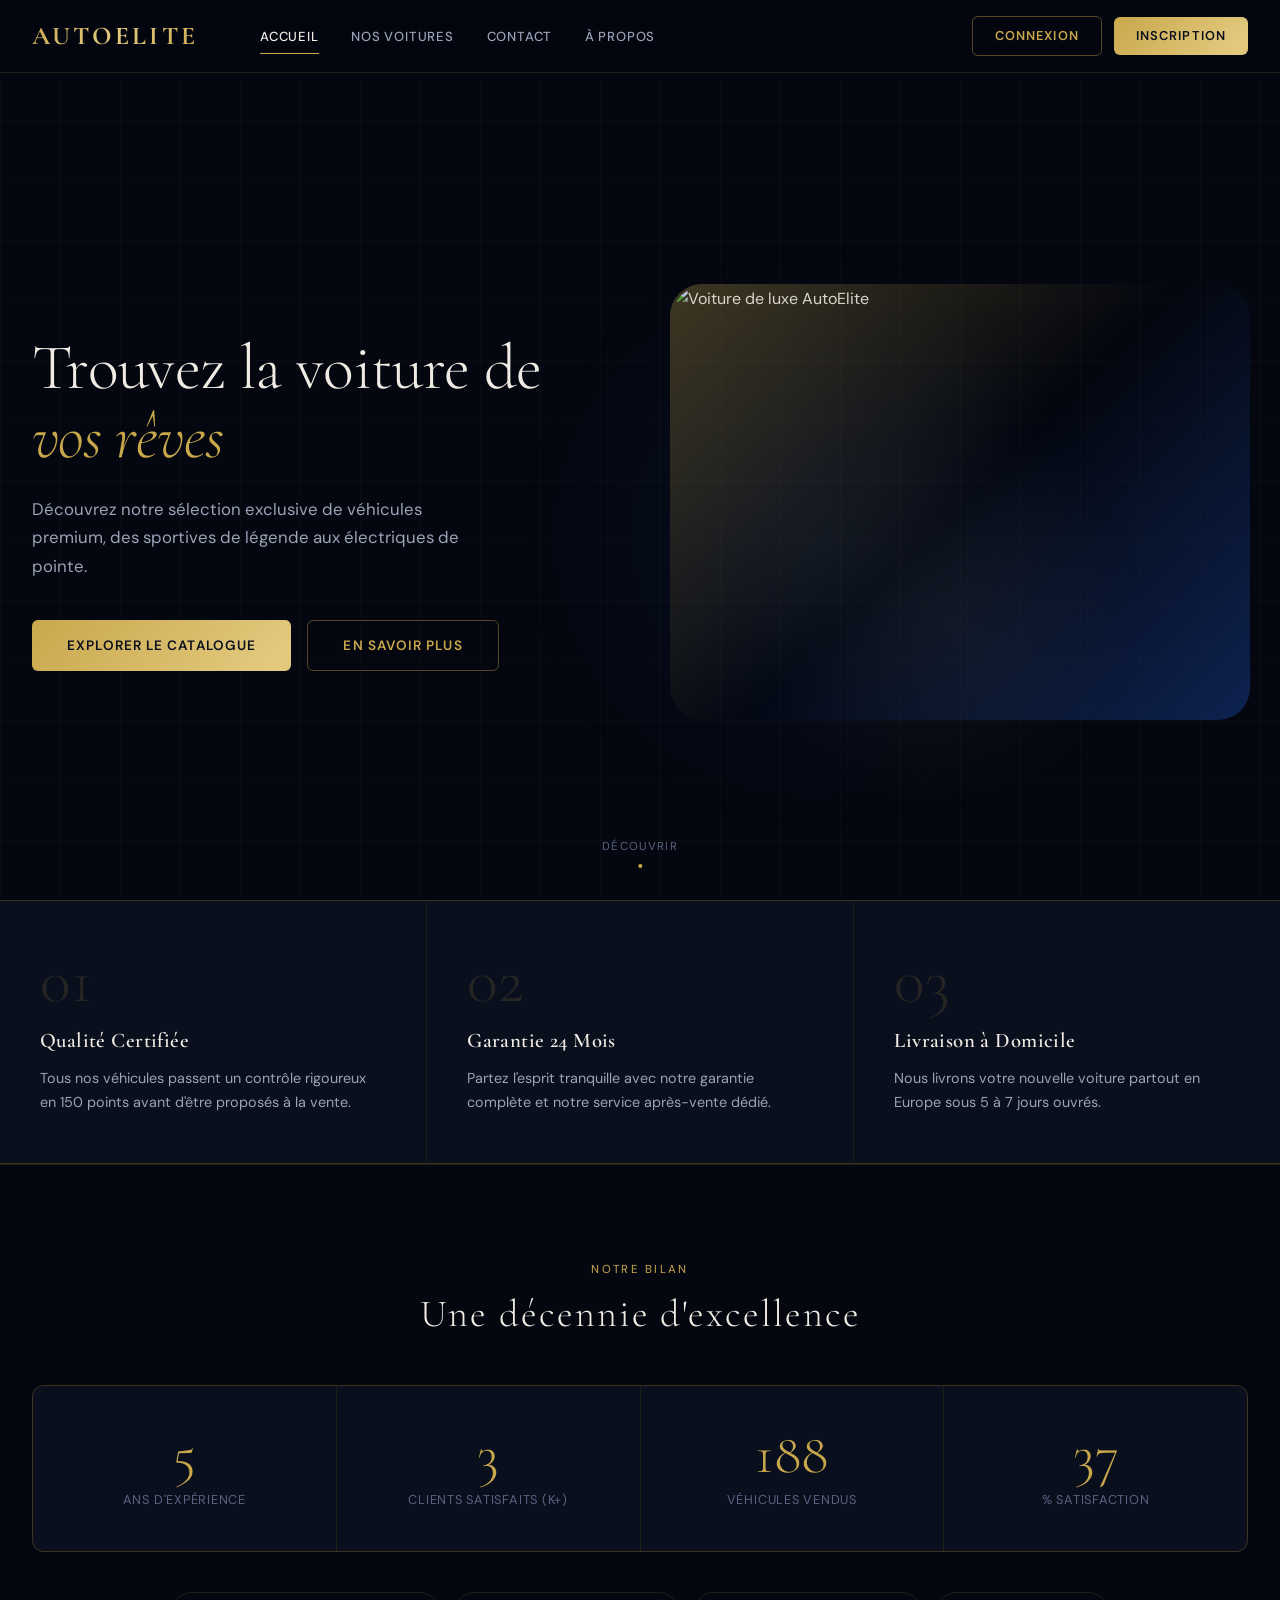
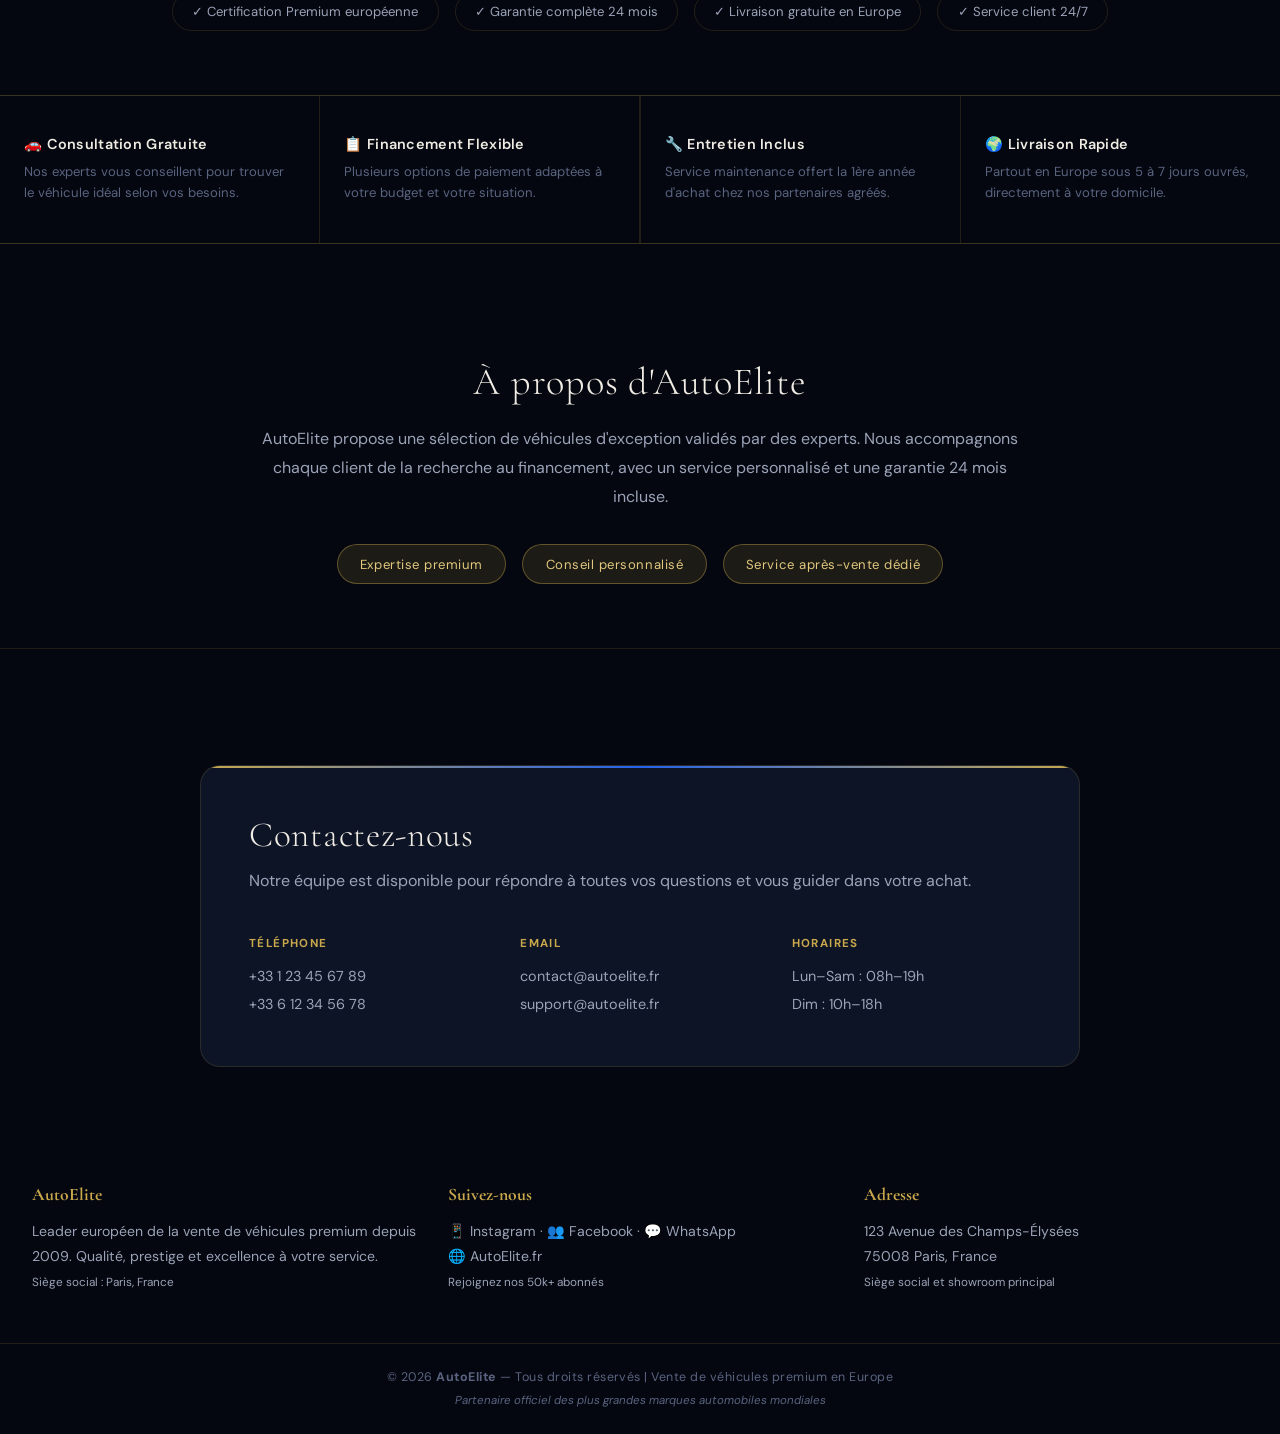
==== index.html @ 56febd85 "Premier commit" ====
<!DOCTYPE html>
<html lang="fr">
<head>
    <meta charset="UTF-8">
    <meta name="viewport" content="width=device-width, initial-scale=1.0">
    <title>AutoElite — Véhicules de prestige</title>
    <link rel="preconnect" href="https://fonts.googleapis.com">
    <link href="https://fonts.googleapis.com/css2?family=Cormorant+Garamond:ital,wght@0,300;0,600;0,700;1,300;1,400&family=DM+Sans:wght@300;400;500;600&display=swap" rel="stylesheet">
    <link rel="stylesheet" href="style/common.css">
    <link rel="stylesheet" href="style.css">
</head>
<body>
    <header>
        <nav>
            <a href="index.html" class="logo">AutoElite</a>
            <ul class="nav-links">
                <li><a href="index.html" class="active">Accueil</a></li>
                <li><a href="content/produit.html">Nos Voitures</a></li>
                <li><a href="#contact">Contact</a></li>
                <li><a href="#about">À propos</a></li>
            </ul>
            <div class="auth-buttons" id="auth-nav">
                <a href="content/connexion.html" class="btn btn-outline">Connexion</a>
                <a href="content/inscription.html" class="btn btn-primary">Inscription</a>
            </div>
            <div class="user-info hidden" id="user-nav">
                <span id="user-name"></span>
                <button id="logout-btn" class="btn btn-outline">Déconnexion</button>
            </div>
        </nav>
    </header>

    <main>
        <section class="hero">
            <div class="hero-content">
                <h1>Trouvez la voiture de vos rêves</h1>
                <p>Découvrez notre sélection exclusive de véhicules premium, des sportives de légende aux électriques de pointe.</p>
                <div class="hero-actions">
                    <a href="content/produit.html" class="btn btn-primary btn-large">Explorer le catalogue</a>
                    <a href="#about" class="btn btn-outline btn-large">En savoir plus</a>
                </div>
            </div>
            <div class="hero-image">
                <img src="https://images.unsplash.com/photo-1503376780353-7e6692767b70?w=1000&q=85" alt="Voiture de luxe AutoElite">
            </div>
        </section>

        <section class="features">
            <div class="feature-card">
                <h3>Qualité Certifiée</h3>
                <p>Tous nos véhicules passent un contrôle rigoureux en 150 points avant d'être proposés à la vente.</p>
            </div>
            <div class="feature-card">
                <h3>Garantie 24 Mois</h3>
                <p>Partez l'esprit tranquille avec notre garantie complète et notre service après-vente dédié.</p>
            </div>
            <div class="feature-card">
                <h3>Livraison à Domicile</h3>
                <p>Nous livrons votre nouvelle voiture partout en Europe sous 5 à 7 jours ouvrés.</p>
            </div>
        </section>
    </main>

    <footer>
        <div class="experience-section">
            <p class="section-label">Notre Bilan</p>
            <h3 class="experience-title">Une décennie d'excellence</h3>
            <div class="experience-stats">
                <div class="stat-card">
                    <div class="stat-number">15</div>
                    <div class="stat-label">Ans d'expérience</div>
                </div>
                <div class="stat-card">
                    <div class="stat-number">10</div>
                    <div class="stat-label">Clients satisfaits (K+)</div>
                </div>
                <div class="stat-card">
                    <div class="stat-number">500</div>
                    <div class="stat-label">Véhicules vendus</div>
                </div>
                <div class="stat-card">
                    <div class="stat-number">99</div>
                    <div class="stat-label">% Satisfaction</div>
                </div>
            </div>
            <div class="experience-benefits">
                <div class="benefit-item">✓ Certification Premium européenne</div>
                <div class="benefit-item">✓ Garantie complète 24 mois</div>
                <div class="benefit-item">✓ Livraison gratuite en Europe</div>
                <div class="benefit-item">✓ Service client 24/7</div>
            </div>
        </div>

        <div class="footer-services">
            <div class="service-item">
                <h4>🚗 Consultation Gratuite</h4>
                <p>Nos experts vous conseillent pour trouver le véhicule idéal selon vos besoins.</p>
            </div>
            <div class="service-item">
                <h4>📋 Financement Flexible</h4>
                <p>Plusieurs options de paiement adaptées à votre budget et votre situation.</p>
            </div>
            <div class="service-item">
                <h4>🔧 Entretien Inclus</h4>
                <p>Service maintenance offert la 1ère année d'achat chez nos partenaires agréés.</p>
            </div>
            <div class="service-item">
                <h4>🌍 Livraison Rapide</h4>
                <p>Partout en Europe sous 5 à 7 jours ouvrés, directement à votre domicile.</p>
            </div>
        </div>

        <section id="about" class="about-section">
            <br> 
            <br>
            <div class="about-content">
                <h2>À propos d'AutoElite</h2>
                <p>AutoElite propose une sélection de véhicules d'exception validés par des experts. Nous accompagnons chaque client de la recherche au financement, avec un service personnalisé et une garantie 24 mois incluse.</p>
                <div class="about-benefits">
                    <div class="about-item">Expertise premium</div>
                    <div class="about-item">Conseil personnalisé</div>
                    <div class="about-item">Service après-vente dédié</div>
                </div>
            </div>
        </section>

        <section id="contact" class="contact-section">
            <br>
            <br>
            <div class="contact-box">
                <h2>Contactez-nous</h2>
                <p>Notre équipe est disponible pour répondre à toutes vos questions et vous guider dans votre achat.</p>
                <div class="contact-details">
                    <div>
                        <strong>Téléphone</strong>
                        +33 1 23 45 67 89<br>
                        +33 6 12 34 56 78
                    </div>
                    <div>
                        <strong>Email</strong>
                        contact@autoelite.fr<br>
                        support@autoelite.fr
                    </div>
                    <div>
                        <strong>Horaires</strong>
                        Lun–Sam : 08h–19h<br>
                        Dim : 10h–18h
                    </div>
                </div>
            </div>
        </section>

        <div class="footer-content">
            <div class="footer-column">
                <strong>AutoElite</strong>
                <p>Leader européen de la vente de véhicules premium depuis 2009. Qualité, prestige et excellence à votre service.</p>
                <p><small>Siège social : Paris, France</small></p>
            </div>
            <div class="footer-column">
                <strong>Suivez-nous</strong>
                <p>📱 Instagram · 👥 Facebook · 💬 WhatsApp</p>
                <p>🌐 AutoElite.fr</p>
                <p><small>Rejoignez nos 50k+ abonnés</small></p>
            </div>
            <div class="footer-column">
                <strong>Adresse</strong>
                <p>123 Avenue des Champs-Élysées<br>75008 Paris, France</p>
                <p><small>Siège social et showroom principal</small></p>
            </div>
        </div>

        <div class="copyright-section">
            <p class="copyright">&copy; 2026 <strong>AutoElite</strong> — Tous droits réservés | Vente de véhicules premium en Europe</p>
            <p class="footer-note">Partenaire officiel des plus grandes marques automobiles mondiales</p>
        </div>
    </footer>

    <script type="module" src="javascript.js"></script>
</body>
</html>
---- style/common.css ----
/* ============================================
   AutoElite — Common Design System
   Dark Luxury Theme
   ============================================ */

@import url('https://fonts.googleapis.com/css2?family=Cormorant+Garamond:ital,wght@0,300;0,400;0,600;0,700;1,300;1,400&family=DM+Sans:wght@300;400;500;600&display=swap');

:root {
  --bg-deep:       #04070f;
  --bg-main:       #0a0f1e;
  --bg-card:       #0d1426;
  --bg-glass:      rgba(13, 20, 38, 0.7);
  --border:        rgba(201, 168, 76, 0.15);
  --border-hover:  rgba(201, 168, 76, 0.4);

  --gold:          #c9a84c;
  --gold-light:    #e2c97e;
  --gold-dim:      rgba(201, 168, 76, 0.12);
  --blue:          #2563eb;
  --blue-light:    #3b82f6;
  --blue-glow:     rgba(37, 99, 235, 0.25);

  --text-primary:  #f0ece4;
  --text-secondary:#9ba3b8;
  --text-muted:    #5a6480;

  --radius-sm:     6px;
  --radius-md:     12px;
  --radius-lg:     20px;
  --radius-xl:     32px;

  --shadow-gold:   0 0 40px rgba(201, 168, 76, 0.12);
  --shadow-blue:   0 0 40px rgba(37, 99, 235, 0.2);
  --shadow-card:   0 8px 32px rgba(0, 0, 0, 0.5);

  --transition:    0.3s cubic-bezier(0.4, 0, 0.2, 1);
  --transition-slow: 0.6s cubic-bezier(0.4, 0, 0.2, 1);
}

*, *::before, *::after {
  box-sizing: border-box;
  margin: 0;
  padding: 0;
}

html { scroll-behavior: smooth; }

body {
  background: var(--bg-deep);
  color: var(--text-primary);
  font-family: 'DM Sans', sans-serif;
  font-weight: 400;
  line-height: 1.6;
  min-height: 100vh;
  overflow-x: hidden;
}

/* Subtle grid noise overlay */
body::before {
  content: '';
  position: fixed;
  inset: 0;
  background-image:
    linear-gradient(rgba(201, 168, 76, 0.03) 1px, transparent 1px),
    linear-gradient(90deg, rgba(201, 168, 76, 0.03) 1px, transparent 1px);
  background-size: 60px 60px;
  pointer-events: none;
  z-index: 0;
}

/* ── Typography ── */
h1, h2, h3, h4 {
  font-family: 'Cormorant Garamond', serif;
  font-weight: 600;
  letter-spacing: 0.02em;
  line-height: 1.2;
}

a { color: inherit; text-decoration: none; }
img { max-width: 100%; display: block; }
ul { list-style: none; }

/* ── Header / Nav ── */
header {
  position: fixed;
  top: 0; left: 0; right: 0;
  z-index: 100;
  backdrop-filter: blur(20px) saturate(1.4);
  background: rgba(4, 7, 15, 0.85);
  border-bottom: 1px solid var(--border);
  transition: var(--transition);
}

nav {
  max-width: 1400px;
  margin: 0 auto;
  padding: 0 2rem;
  height: 72px;
  display: flex;
  align-items: center;
  gap: 2rem;
}

.logo {
  font-family: 'Cormorant Garamond', serif;
  font-size: 1.6rem;
  font-weight: 700;
  letter-spacing: 0.12em;
  text-transform: uppercase;
  background: linear-gradient(135deg, var(--gold), var(--gold-light), var(--gold));
  -webkit-background-clip: text;
  -webkit-text-fill-color: transparent;
  background-clip: text;
  flex-shrink: 0;
  transition: var(--transition);
}
.logo:hover { opacity: 0.85; }

.nav-links {
  display: flex;
  gap: 0.25rem;
  margin-left: 1rem;
  flex: 1;
}
.nav-links a {
  padding: 0.4rem 0.9rem;
  font-size: 0.82rem;
  font-weight: 500;
  letter-spacing: 0.06em;
  text-transform: uppercase;
  color: var(--text-secondary);
  border-radius: var(--radius-sm);
  transition: var(--transition);
  position: relative;
}
.nav-links a::after {
  content: '';
  position: absolute;
  bottom: -2px; left: 50%; right: 50%;
  height: 1px;
  background: var(--gold);
  transition: var(--transition);
}
.nav-links a:hover, .nav-links a.active {
  color: var(--text-primary);
}
.nav-links a:hover::after, .nav-links a.active::after {
  left: 0.9rem; right: 0.9rem;
}

.auth-buttons, .user-info {
  display: flex;
  align-items: center;
  gap: 0.75rem;
  margin-left: auto;
}

/* ── Buttons ── */
.btn {
  display: inline-flex;
  align-items: center;
  justify-content: center;
  gap: 0.4rem;
  padding: 0.55rem 1.4rem;
  border-radius: var(--radius-sm);
  font-family: 'DM Sans', sans-serif;
  font-size: 0.8rem;
  font-weight: 600;
  letter-spacing: 0.08em;
  text-transform: uppercase;
  cursor: pointer;
  border: none;
  transition: var(--transition);
  position: relative;
  overflow: hidden;
  white-space: nowrap;
}

.btn::before {
  content: '';
  position: absolute;
  inset: 0;
  opacity: 0;
  transition: var(--transition);
}
.btn:hover::before { opacity: 1; }

.btn-primary {
  background: linear-gradient(135deg, var(--gold) 0%, var(--gold-light) 50%, var(--gold) 100%);
  background-size: 200% 100%;
  color: #0a0f1e;
}
.btn-primary:hover {
  background-position: 100% 0;
  transform: translateY(-1px);
  box-shadow: 0 4px 20px rgba(201, 168, 76, 0.4);
}

.btn-outline {
  background: transparent;
  color: var(--gold);
  border: 1px solid var(--border-hover);
}
.btn-outline:hover {
  background: var(--gold-dim);
  border-color: var(--gold);
  transform: translateY(-1px);
}

.btn-large {
  padding: 0.85rem 2.2rem;
  font-size: 0.85rem;
}

.btn-full { width: 100%; }

/* ── Hidden utility ── */
.hidden { display: none !important; }

#user-name {
  font-size: 0.82rem;
  color: var(--gold-light);
  font-weight: 500;
  letter-spacing: 0.04em;
}

/* ── Footer ── */
footer {
  background: var(--bg-deep);
  border-top: 1px solid var(--border);
  position: relative;
  z-index: 1;
}

.footer-content {
  max-width: 1400px;
  margin: 0 auto;
  padding: 3rem 2rem;
  display: grid;
  grid-template-columns: repeat(3, 1fr);
  gap: 2rem;
}

.footer-column {
  color: var(--text-secondary);
  font-size: 0.88rem;
  line-height: 1.8;
}
.footer-column strong {
  color: var(--gold);
  font-family: 'Cormorant Garamond', serif;
  font-size: 1.1rem;
  display: block;
  margin-bottom: 0.5rem;
}

.copyright-section {
  text-align: center;
  padding: 1.5rem 2rem;
  border-top: 1px solid var(--border);
}
.copyright {
  font-size: 0.78rem;
  color: var(--text-muted);
  letter-spacing: 0.04em;
}
.footer-note {
  font-size: 0.72rem;
  color: var(--text-muted);
  margin-top: 0.25rem;
  font-style: italic;
}

/* ── Scrollbar ── */
::-webkit-scrollbar { width: 6px; }
::-webkit-scrollbar-track { background: var(--bg-deep); }
::-webkit-scrollbar-thumb {
  background: var(--gold-dim);
  border-radius: 3px;
}
::-webkit-scrollbar-thumb:hover { background: var(--border-hover); }

/* ── Page content offset ── */
main { padding-top: 72px; }

/* ── Animations ── */
@keyframes fadeUp {
  from { opacity: 0; transform: translateY(24px); }
  to   { opacity: 1; transform: translateY(0); }
}
@keyframes fadeIn {
  from { opacity: 0; }
  to   { opacity: 1; }
}
@keyframes shimmer {
  0%   { background-position: -200% center; }
  100% { background-position:  200% center; }
}
@keyframes pulse-gold {
  0%, 100% { box-shadow: 0 0 0 0 rgba(201, 168, 76, 0); }
  50%       { box-shadow: 0 0 0 8px rgba(201, 168, 76, 0.1); }
}

.animate-up {
  animation: fadeUp 0.7s var(--transition-slow) both;
}

/* ── Responsive ── */
@media (max-width: 768px) {
  .nav-links { display: none; }
  .footer-content { grid-template-columns: 1fr; }
  nav { padding: 0 1rem; }
}
---- style.css ----
/* ============================================
   AutoElite — Homepage (style.css)
   ============================================ */

/* ── Hero ── */
.hero {
  position: relative;
  min-height: calc(100vh - 72px);
  display: grid;
  grid-template-columns: 1fr 1fr;
  align-items: center;
  gap: 4rem;
  max-width: 1400px;
  margin: 0 auto;
  padding: 6rem 2rem 4rem;
  overflow: hidden;
  z-index: 1;
}

/* Decorative radial glow */
.hero::before {
  content: '';
  position: absolute;
  top: 20%; left: 40%;
  width: 600px; height: 600px;
  background: radial-gradient(circle, rgba(37, 99, 235, 0.08) 0%, transparent 70%);
  pointer-events: none;
}
.hero::after {
  content: '';
  position: absolute;
  bottom: 10%; right: 10%;
  width: 400px; height: 400px;
  background: radial-gradient(circle, rgba(201, 168, 76, 0.06) 0%, transparent 70%);
  pointer-events: none;
}

.hero-content {
  position: relative;
  z-index: 2;
  animation: fadeUp 0.9s cubic-bezier(0.4,0,0.2,1) both;
}

.hero-content h1 {
  font-size: clamp(2.8rem, 5vw, 5rem);
  font-weight: 300;
  line-height: 1.08;
  margin-bottom: 1.5rem;
  letter-spacing: -0.01em;
}
.hero-content h1 em {
  font-style: italic;
  color: var(--gold);
  display: block;
}

.hero-content p {
  font-size: 1.05rem;
  color: var(--text-secondary);
  max-width: 440px;
  margin-bottom: 2.5rem;
  line-height: 1.7;
}

.hero-actions {
  display: flex;
  gap: 1rem;
  flex-wrap: wrap;
}

.hero-image {
  position: relative;
  z-index: 2;
  animation: fadeIn 1.2s cubic-bezier(0.4,0,0.2,1) 0.3s both;
}
.hero-image::before {
  content: '';
  position: absolute;
  inset: -2px;
  border-radius: var(--radius-xl);
  background: linear-gradient(135deg, var(--gold) 0%, transparent 50%, var(--blue) 100%);
  opacity: 0.3;
  z-index: -1;
}
.hero-image img {
  width: 100%;
  border-radius: var(--radius-xl);
  aspect-ratio: 4/3;
  object-fit: cover;
  filter: brightness(0.9) saturate(1.1);
}

/* ── Scroll hint ── */
.scroll-hint {
  position: absolute;
  bottom: 2rem;
  left: 50%;
  transform: translateX(-50%);
  display: flex;
  flex-direction: column;
  align-items: center;
  gap: 0.5rem;
  color: var(--text-muted);
  font-size: 0.72rem;
  letter-spacing: 0.1em;
  text-transform: uppercase;
  animation: fadeIn 1s 1.5s both;
}
.scroll-dot {
  width: 4px; height: 4px;
  border-radius: 50%;
  background: var(--gold);
  animation: scrollDot 2s infinite;
}
@keyframes scrollDot {
  0%, 100% { opacity: 0.3; transform: translateY(0); }
  50%       { opacity: 1;   transform: translateY(8px); }
}

/* ── Features ── */
.features {
  position: relative;
  z-index: 1;
  display: grid;
  grid-template-columns: repeat(3, 1fr);
  gap: 1.5px;
  background: var(--border);
  border-top: 1px solid var(--border);
  border-bottom: 1px solid var(--border);
}

.feature-card {
  background: var(--bg-main);
  padding: 3rem 2.5rem;
  transition: var(--transition);
  position: relative;
  overflow: hidden;
}
.feature-card::before {
  content: '';
  position: absolute;
  bottom: 0; left: 0;
  width: 100%; height: 2px;
  background: linear-gradient(90deg, var(--gold), transparent);
  transform: scaleX(0);
  transform-origin: left;
  transition: var(--transition);
}
.feature-card:hover::before { transform: scaleX(1); }
.feature-card:hover { background: var(--bg-card); }

.feature-number {
  font-family: 'Cormorant Garamond', serif;
  font-size: 4rem;
  font-weight: 300;
  color: var(--border);
  line-height: 1;
  margin-bottom: 1rem;
  transition: var(--transition);
}
.feature-card:hover .feature-number { color: var(--gold-dim); }

.feature-card h3 {
  font-size: 1.3rem;
  font-weight: 600;
  margin-bottom: 0.75rem;
  color: var(--text-primary);
}
.feature-card p {
  font-size: 0.9rem;
  color: var(--text-secondary);
  line-height: 1.7;
}

/* ── Experience Section ── */
.experience-section {
  max-width: 1400px;
  margin: 0 auto;
  padding: 6rem 2rem 4rem;
  position: relative;
  z-index: 1;
}

.experience-title {
  font-size: clamp(2rem, 3vw, 3.2rem);
  font-weight: 300;
  text-align: center;
  margin-bottom: 1rem;
  letter-spacing: 0.05em;
}
.section-label {
  text-align: center;
  font-size: 0.72rem;
  letter-spacing: 0.2em;
  text-transform: uppercase;
  color: var(--gold);
  margin-bottom: 0.75rem;
}

.experience-stats {
  display: grid;
  grid-template-columns: repeat(4, 1fr);
  gap: 1px;
  background: var(--border);
  border: 1px solid var(--border);
  border-radius: var(--radius-md);
  overflow: hidden;
  margin: 3rem 0 2.5rem;
}
.stat-card {
  background: var(--bg-main);
  padding: 2.5rem 1.5rem;
  text-align: center;
  transition: var(--transition);
}
.stat-card:hover { background: var(--bg-card); }
.stat-number {
  font-family: 'Cormorant Garamond', serif;
  font-size: 3.5rem;
  font-weight: 300;
  color: var(--gold);
  line-height: 1;
  margin-bottom: 0.5rem;
}
.stat-label {
  font-size: 0.8rem;
  color: var(--text-muted);
  letter-spacing: 0.06em;
  text-transform: uppercase;
}

.experience-benefits {
  display: flex;
  flex-wrap: wrap;
  justify-content: center;
  gap: 1rem;
}
.benefit-item {
  padding: 0.5rem 1.2rem;
  border: 1px solid var(--border);
  border-radius: 100px;
  font-size: 0.82rem;
  color: var(--text-secondary);
  transition: var(--transition);
}
.benefit-item:hover {
  border-color: var(--gold);
  color: var(--gold-light);
}

/* ── Footer Services ── */
.footer-services {
  display: grid;
  grid-template-columns: repeat(4, 1fr);
  gap: 1.5px;
  background: var(--border);
  border-top: 1px solid var(--border);
  border-bottom: 1px solid var(--border);
  position: relative;
  z-index: 1;
}
.service-item {
  background: var(--bg-deep);
  padding: 2.5rem 1.5rem;
  transition: var(--transition);
}
.service-item:hover { background: var(--bg-card); }
.service-item h4 {
  font-family: 'DM Sans', sans-serif;
  font-size: 0.9rem;
  font-weight: 600;
  margin-bottom: 0.5rem;
  color: var(--text-primary);
}
.service-item p {
  font-size: 0.82rem;
  color: var(--text-muted);
  line-height: 1.6;
}

/* ── About Section ── */
.about-section {
  max-width: 1400px;
  margin: 0 auto;
  padding: 4rem 2rem;
  position: relative;
  z-index: 1;
}
.about-content {
  max-width: 780px;
  margin: 0 auto;
  text-align: center;
}
.about-content h2 {
  font-size: clamp(2rem, 3vw, 3rem);
  font-weight: 300;
  margin-bottom: 1.25rem;
}
.about-content > p {
  font-size: 1rem;
  color: var(--text-secondary);
  line-height: 1.8;
  margin-bottom: 2rem;
}
.about-benefits {
  display: flex;
  gap: 1rem;
  justify-content: center;
  flex-wrap: wrap;
}
.about-item {
  padding: 0.55rem 1.4rem;
  background: var(--gold-dim);
  border: 1px solid var(--border-hover);
  border-radius: 100px;
  font-size: 0.82rem;
  color: var(--gold-light);
  letter-spacing: 0.04em;
}

/* ── Contact Section ── */
.contact-section {
  position: relative;
  z-index: 1;
  padding: 4rem 2rem;
  border-top: 1px solid var(--border);
}
.contact-box {
  max-width: 880px;
  margin: 0 auto;
  padding: 3rem;
  background: var(--bg-card);
  border: 1px solid var(--border);
  border-radius: var(--radius-lg);
  position: relative;
  overflow: hidden;
}
.contact-box::before {
  content: '';
  position: absolute;
  top: 0; left: 0; right: 0;
  height: 2px;
  background: linear-gradient(90deg, var(--gold), var(--blue), var(--gold));
}
.contact-box h2 {
  font-size: 2.2rem;
  font-weight: 300;
  margin-bottom: 0.75rem;
}
.contact-box > p {
  color: var(--text-secondary);
  margin-bottom: 2.5rem;
}
.contact-details {
  display: grid;
  grid-template-columns: repeat(3, 1fr);
  gap: 2rem;
}
.contact-details > div {
  font-size: 0.9rem;
  color: var(--text-secondary);
  line-height: 1.9;
}
.contact-details strong {
  color: var(--gold);
  font-size: 0.72rem;
  letter-spacing: 0.12em;
  text-transform: uppercase;
  display: block;
  margin-bottom: 0.5rem;
}

/* ── Responsive ── */
@media (max-width: 1024px) {
  .experience-stats { grid-template-columns: repeat(2, 1fr); }
  .footer-services { grid-template-columns: repeat(2, 1fr); }
  .contact-details { grid-template-columns: 1fr; gap: 1.5rem; }
}
@media (max-width: 768px) {
  .hero { grid-template-columns: 1fr; gap: 2rem; padding-top: 3rem; }
  .hero-image { order: -1; }
  .features { grid-template-columns: 1fr; }
  .experience-stats { grid-template-columns: repeat(2, 1fr); }
  .footer-services { grid-template-columns: 1fr; }
}
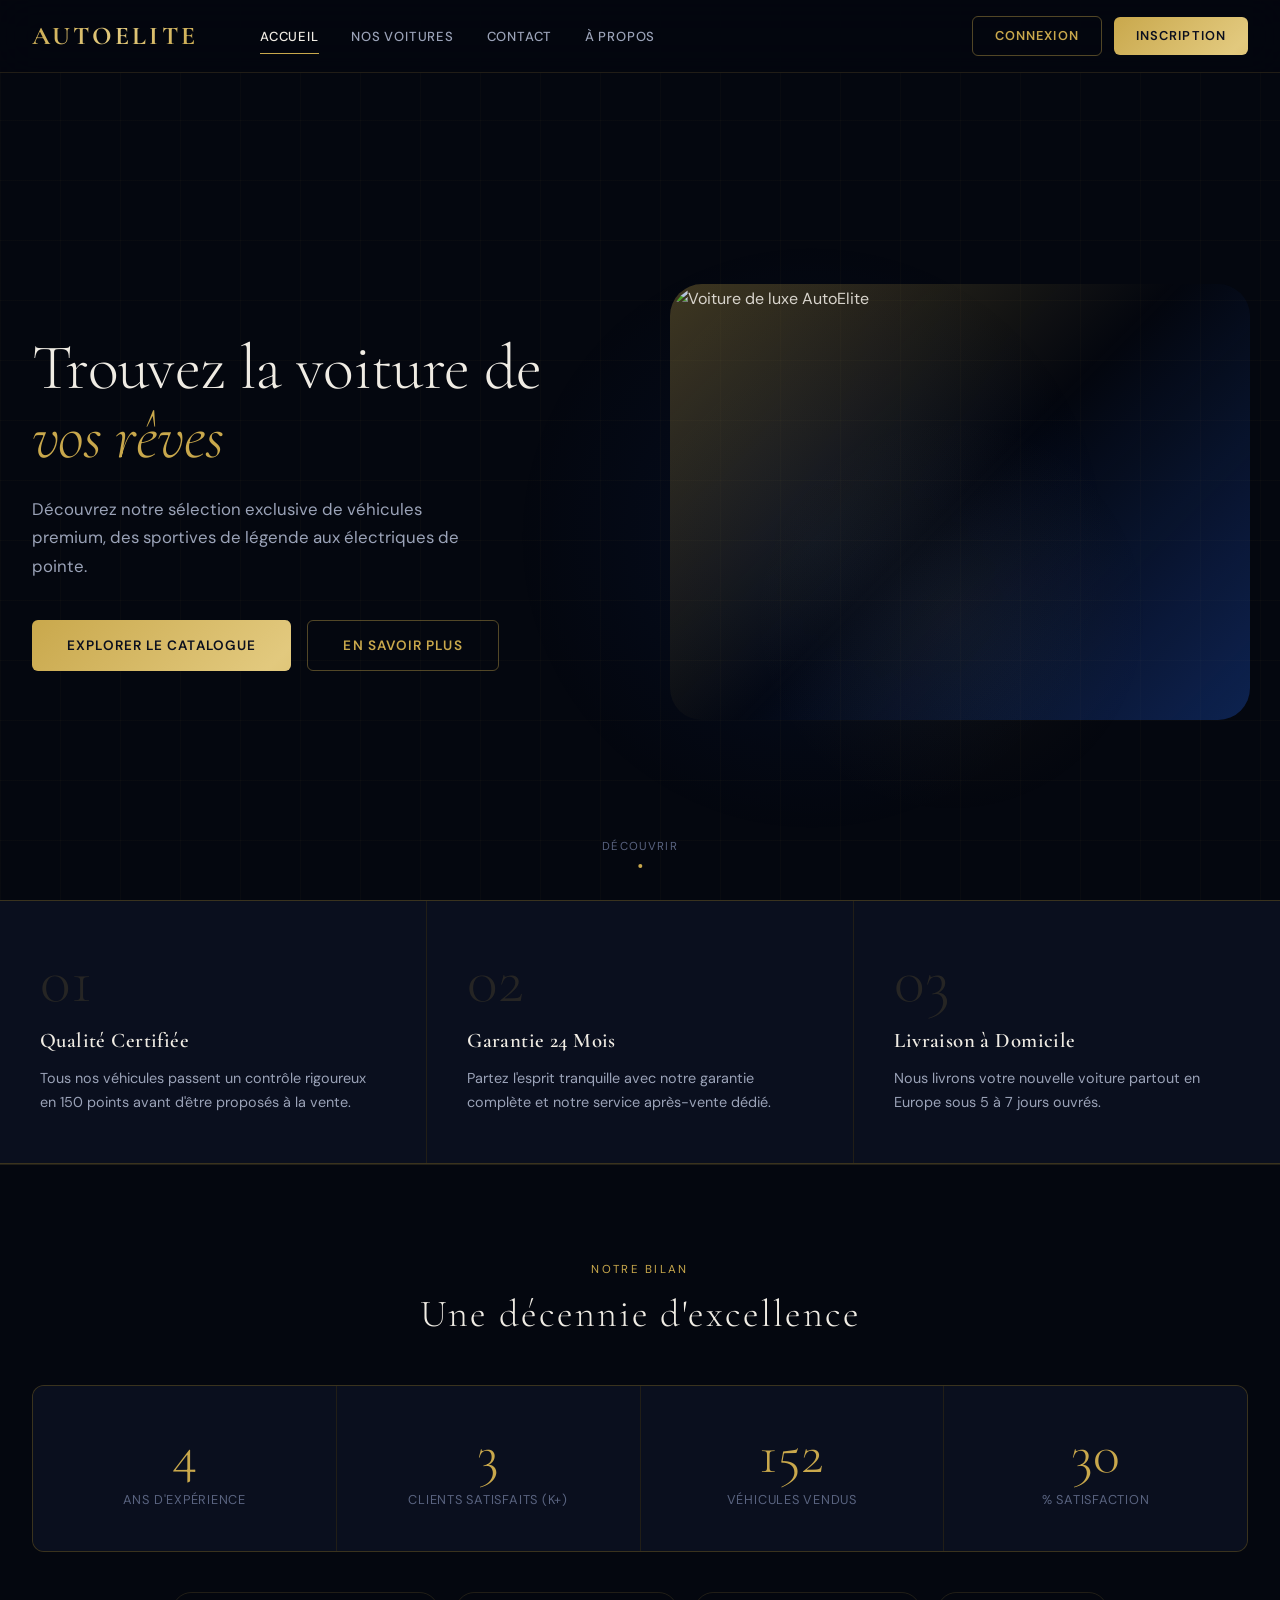
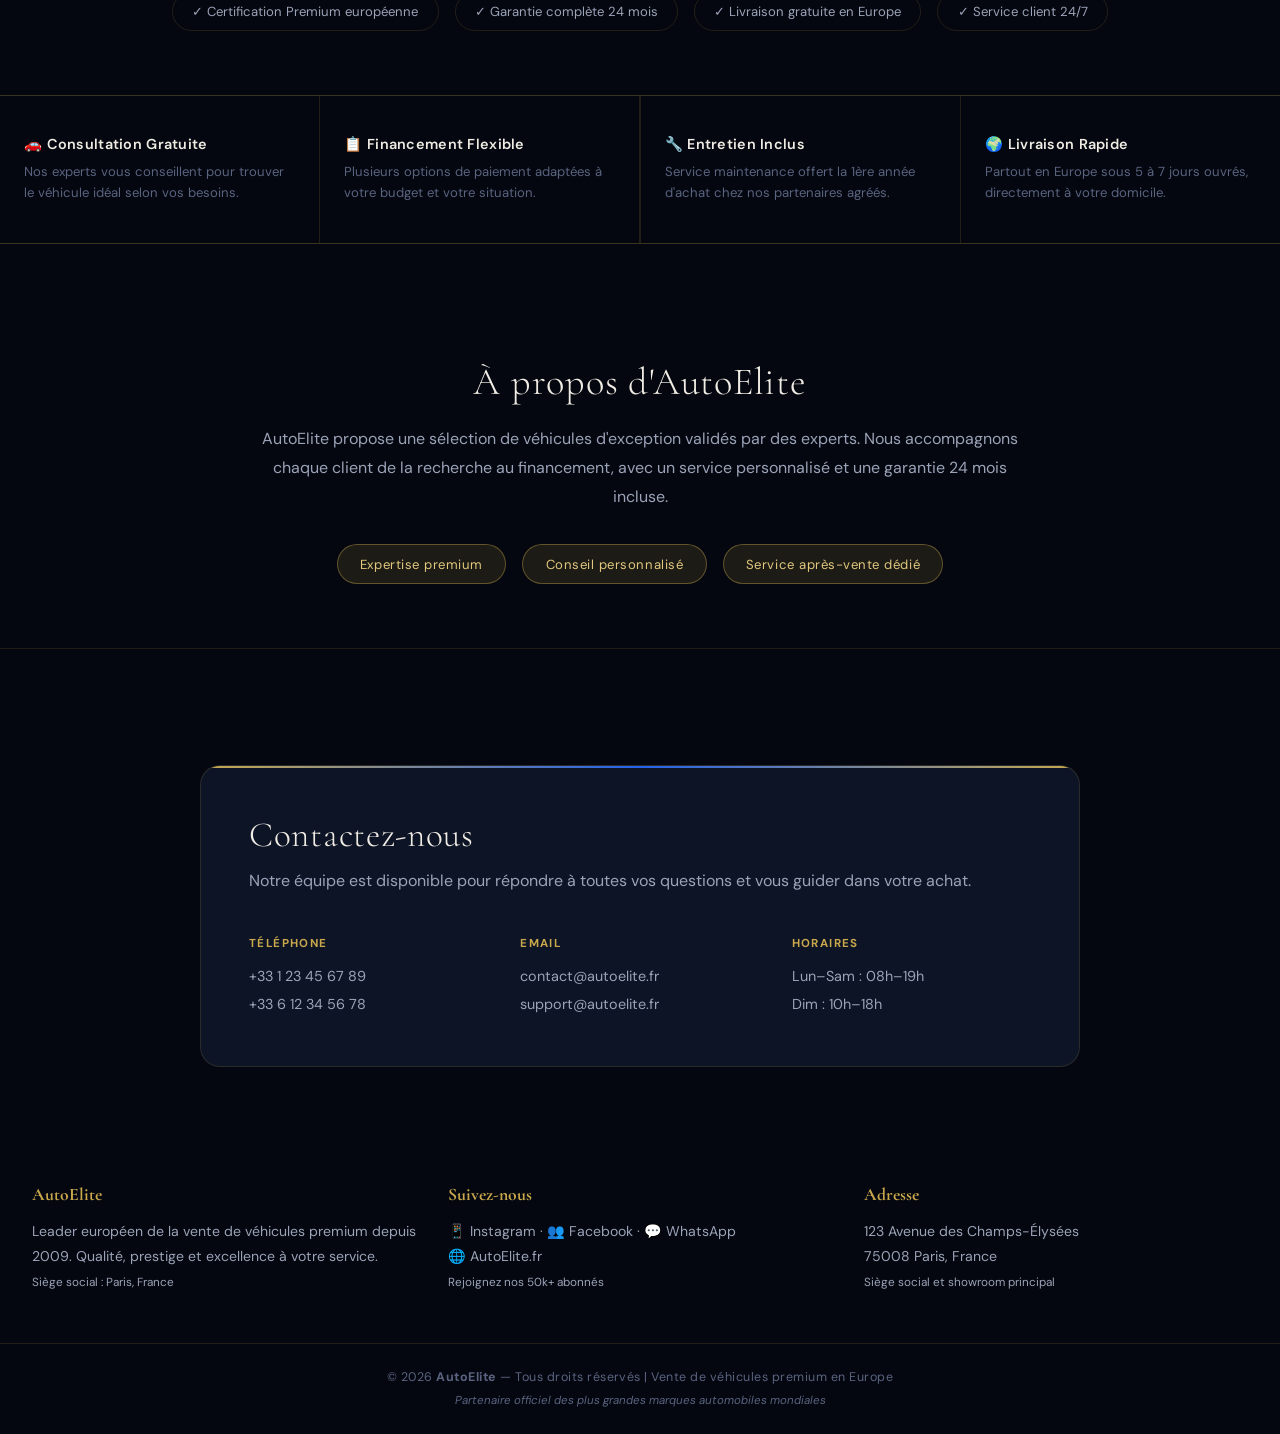
==== commit 8d6638bc: "Mise à jour du site1" ====
--- a/index.html
+++ b/index.html
@@ -13,6 +13,7 @@
     <header>
         <nav>
             <a href="index.html" class="logo">AutoElite</a>
+            <button type="button" class="nav-toggle" id="nav-toggle" aria-label="Ouvrir le menu" aria-expanded="false"></button>
             <ul class="nav-links">
                 <li><a href="index.html" class="active">Accueil</a></li>
                 <li><a href="content/produit.html">Nos Voitures</a></li>
--- a/style/common.css
+++ b/style/common.css
@@ -99,6 +99,7 @@
   display: flex;
   align-items: center;
   gap: 2rem;
+  position: relative;
 }
 
 .logo {
@@ -114,6 +115,38 @@
   flex-shrink: 0;
   transition: var(--transition);
 }
+
+.nav-toggle {
+  display: none;
+  min-width: 48px;
+  min-height: 48px;
+  width: 44px;
+  height: 44px;
+  border: 1px solid transparent;
+  border-radius: var(--radius-sm);
+  background: rgba(255,255,255,0.12);
+  color: var(--text-primary);
+  cursor: pointer;
+  transition: var(--transition);
+  position: relative;
+  z-index: 105;
+  justify-content: center;
+  align-items: center;
+  touch-action: manipulation;
+}
+
+.nav-toggle:hover,
+.nav-toggle:focus {
+  border-color: var(--border);
+}
+
+.nav-toggle::before {
+  content: '☰';
+  font-size: 1.25rem;
+  line-height: 1;
+  display: block;
+}
+
 .logo:hover { opacity: 0.85; }
 
 .nav-links {
@@ -307,7 +340,37 @@
 
 /* ── Responsive ── */
 @media (max-width: 768px) {
-  .nav-links { display: none; }
+  .nav-toggle { display: inline-flex; }
+  .nav-links {
+    display: none;
+    position: absolute;
+    top: 72px;
+    left: 0;
+    right: 0;
+    background: rgba(4, 7, 15, 0.98);
+    border-bottom: 1px solid var(--border);
+    flex-direction: column;
+    align-items: stretch;
+    gap: 0.5rem;
+    padding: 1rem 1.25rem 1.25rem;
+    z-index: 100;
+  }
+  .nav-links.open {
+    display: flex;
+  }
+  .nav-links a {
+    padding: 0.95rem 1rem;
+    width: 100%;
+    text-align: center;
+    border-radius: var(--radius-sm);
+    background: rgba(255,255,255,0.03);
+  }
+  .nav-links a::after {
+    display: none;
+  }
+  .auth-buttons {
+    display: none;
+  }
   .footer-content { grid-template-columns: 1fr; }
   nav { padding: 0 1rem; }
 }
--- a/style.css
+++ b/style.css
@@ -377,9 +377,22 @@
   .contact-details { grid-template-columns: 1fr; gap: 1.5rem; }
 }
 @media (max-width: 768px) {
-  .hero { grid-template-columns: 1fr; gap: 2rem; padding-top: 3rem; }
+  .hero {
+    grid-template-columns: 1fr;
+    gap: 2rem;
+    padding-top: 3rem;
+  }
   .hero-image { order: -1; }
+  .hero-content p { max-width: none; }
+  .hero-actions { flex-direction: column; align-items: stretch; }
+  .hero-actions .btn { width: 100%; }
   .features { grid-template-columns: 1fr; }
-  .experience-stats { grid-template-columns: repeat(2, 1fr); }
+  .feature-card { padding: 2.2rem 1.5rem; }
+  .experience-stats { grid-template-columns: 1fr; }
+  .experience-benefits { display: grid; grid-template-columns: 1fr; gap: 0.75rem; }
   .footer-services { grid-template-columns: 1fr; }
+  .contact-details { grid-template-columns: 1fr; }
+  .footer-content { padding: 2rem 1rem; }
+  .experience-section { padding: 4rem 1rem 2rem; }
+  .contact-box { padding: 2rem 1.25rem; }
 }
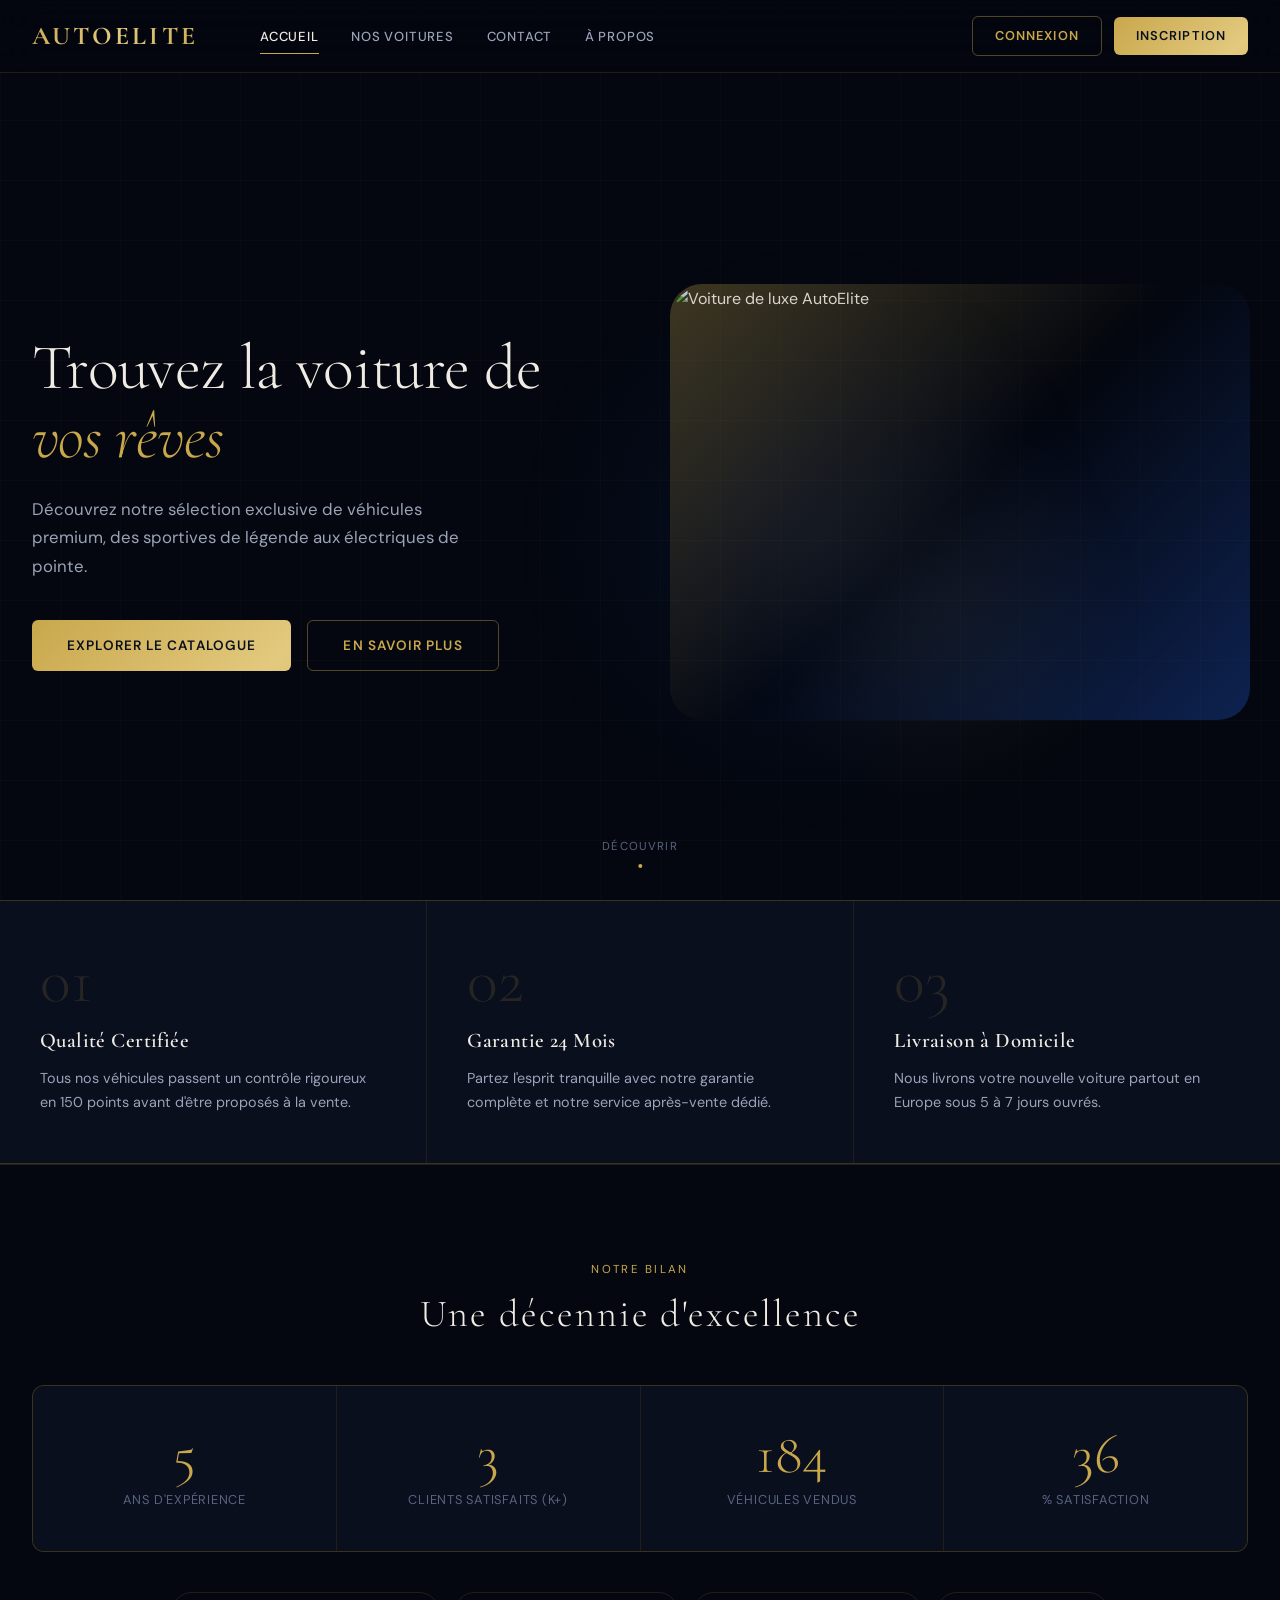
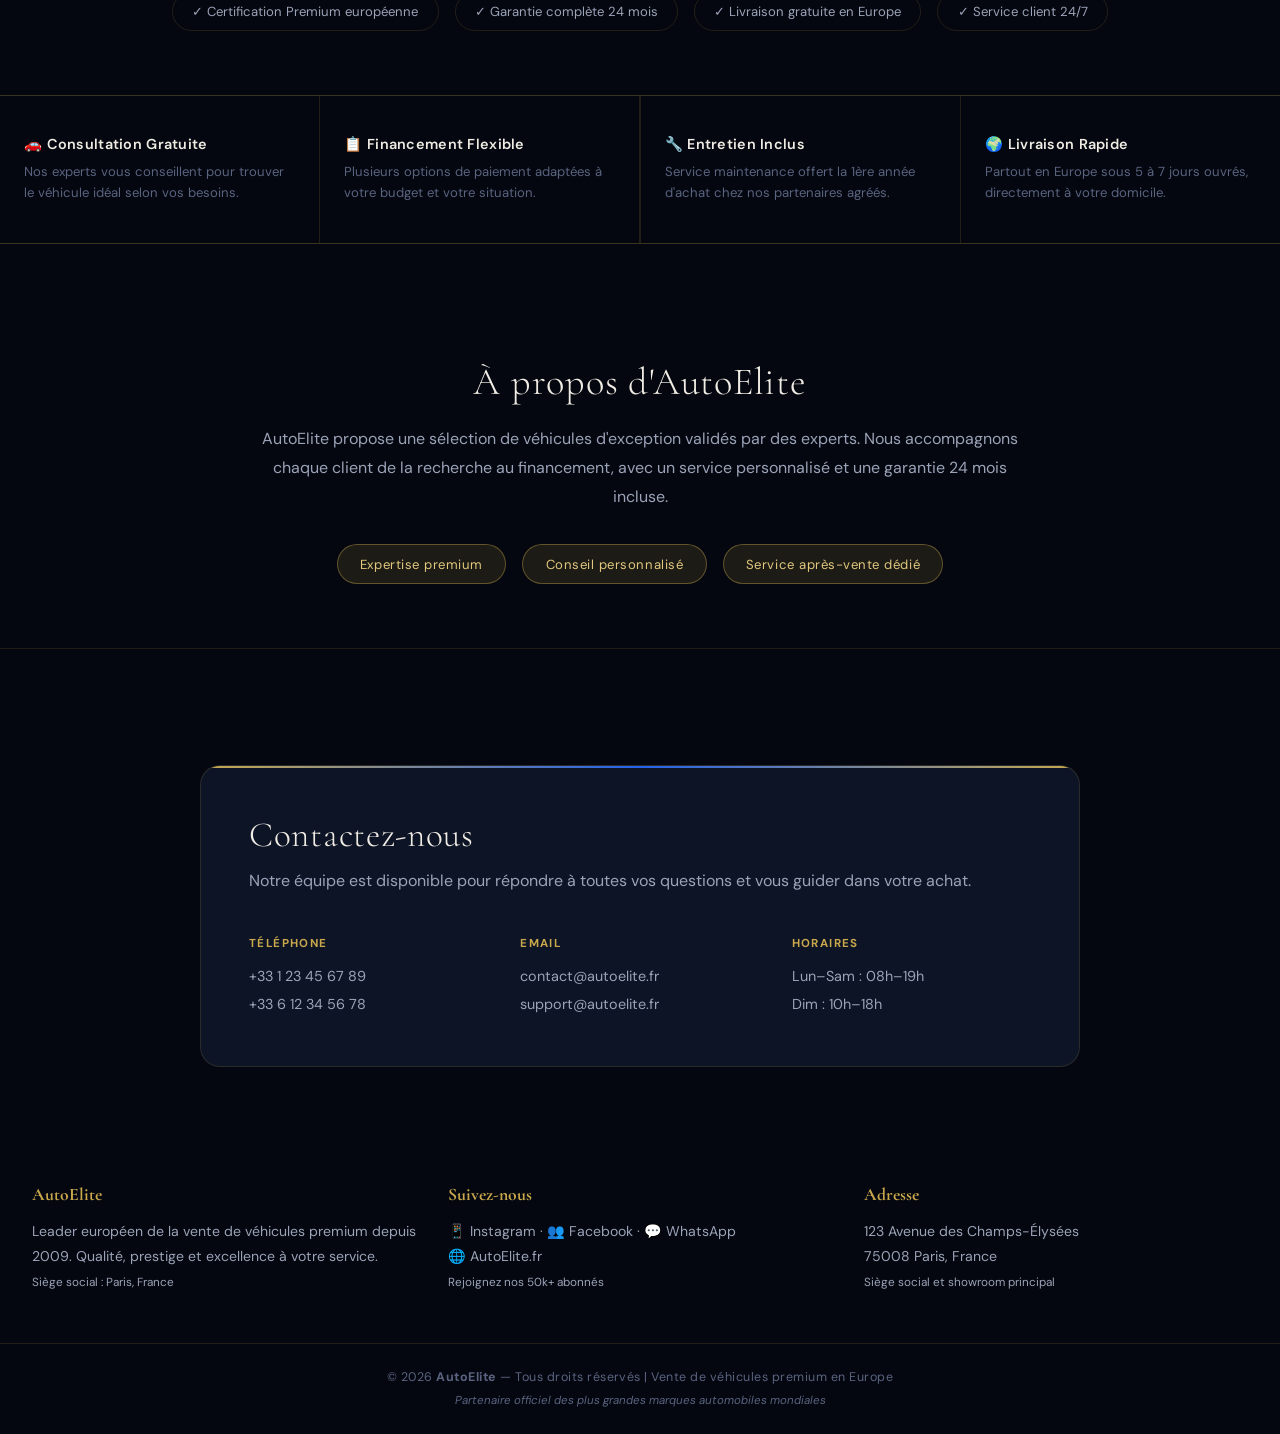
==== commit 7574ba79: "Mise à jour du site3" ====
--- a/index.html
+++ b/index.html
@@ -7,7 +7,7 @@
     <link rel="preconnect" href="https://fonts.googleapis.com">
     <link href="https://fonts.googleapis.com/css2?family=Cormorant+Garamond:ital,wght@0,300;0,600;0,700;1,300;1,400&family=DM+Sans:wght@300;400;500;600&display=swap" rel="stylesheet">
     <link rel="stylesheet" href="style/common.css">
-    <link rel="stylesheet" href="style.css">
+    <link rel="stylesheet" href="style/style.css">
 </head>
 <body>
     <header>
@@ -176,6 +176,6 @@
         </div>
     </footer>
 
-    <script type="module" src="javascript.js"></script>
+    <script type="module" src="javascript/javascript.js"></script>
 </body>
 </html>
--- a/style/style.css
+++ b/style/style.css
@@ -0,0 +1,398 @@
+/* ============================================
+   AutoElite — Homepage (style.css)
+   ============================================ */
+
+/* ── Hero ── */
+.hero {
+  position: relative;
+  min-height: calc(100vh - 72px);
+  display: grid;
+  grid-template-columns: 1fr 1fr;
+  align-items: center;
+  gap: 4rem;
+  max-width: 1400px;
+  margin: 0 auto;
+  padding: 6rem 2rem 4rem;
+  overflow: hidden;
+  z-index: 1;
+}
+
+/* Decorative radial glow */
+.hero::before {
+  content: '';
+  position: absolute;
+  top: 20%; left: 40%;
+  width: 600px; height: 600px;
+  background: radial-gradient(circle, rgba(37, 99, 235, 0.08) 0%, transparent 70%);
+  pointer-events: none;
+}
+.hero::after {
+  content: '';
+  position: absolute;
+  bottom: 10%; right: 10%;
+  width: 400px; height: 400px;
+  background: radial-gradient(circle, rgba(201, 168, 76, 0.06) 0%, transparent 70%);
+  pointer-events: none;
+}
+
+.hero-content {
+  position: relative;
+  z-index: 2;
+  animation: fadeUp 0.9s cubic-bezier(0.4,0,0.2,1) both;
+}
+
+.hero-content h1 {
+  font-size: clamp(2.8rem, 5vw, 5rem);
+  font-weight: 300;
+  line-height: 1.08;
+  margin-bottom: 1.5rem;
+  letter-spacing: -0.01em;
+}
+.hero-content h1 em {
+  font-style: italic;
+  color: var(--gold);
+  display: block;
+}
+
+.hero-content p {
+  font-size: 1.05rem;
+  color: var(--text-secondary);
+  max-width: 440px;
+  margin-bottom: 2.5rem;
+  line-height: 1.7;
+}
+
+.hero-actions {
+  display: flex;
+  gap: 1rem;
+  flex-wrap: wrap;
+}
+
+.hero-image {
+  position: relative;
+  z-index: 2;
+  animation: fadeIn 1.2s cubic-bezier(0.4,0,0.2,1) 0.3s both;
+}
+.hero-image::before {
+  content: '';
+  position: absolute;
+  inset: -2px;
+  border-radius: var(--radius-xl);
+  background: linear-gradient(135deg, var(--gold) 0%, transparent 50%, var(--blue) 100%);
+  opacity: 0.3;
+  z-index: -1;
+}
+.hero-image img {
+  width: 100%;
+  border-radius: var(--radius-xl);
+  aspect-ratio: 4/3;
+  object-fit: cover;
+  filter: brightness(0.9) saturate(1.1);
+}
+
+/* ── Scroll hint ── */
+.scroll-hint {
+  position: absolute;
+  bottom: 2rem;
+  left: 50%;
+  transform: translateX(-50%);
+  display: flex;
+  flex-direction: column;
+  align-items: center;
+  gap: 0.5rem;
+  color: var(--text-muted);
+  font-size: 0.72rem;
+  letter-spacing: 0.1em;
+  text-transform: uppercase;
+  animation: fadeIn 1s 1.5s both;
+}
+.scroll-dot {
+  width: 4px; height: 4px;
+  border-radius: 50%;
+  background: var(--gold);
+  animation: scrollDot 2s infinite;
+}
+@keyframes scrollDot {
+  0%, 100% { opacity: 0.3; transform: translateY(0); }
+  50%       { opacity: 1;   transform: translateY(8px); }
+}
+
+/* ── Features ── */
+.features {
+  position: relative;
+  z-index: 1;
+  display: grid;
+  grid-template-columns: repeat(3, 1fr);
+  gap: 1.5px;
+  background: var(--border);
+  border-top: 1px solid var(--border);
+  border-bottom: 1px solid var(--border);
+}
+
+.feature-card {
+  background: var(--bg-main);
+  padding: 3rem 2.5rem;
+  transition: var(--transition);
+  position: relative;
+  overflow: hidden;
+}
+.feature-card::before {
+  content: '';
+  position: absolute;
+  bottom: 0; left: 0;
+  width: 100%; height: 2px;
+  background: linear-gradient(90deg, var(--gold), transparent);
+  transform: scaleX(0);
+  transform-origin: left;
+  transition: var(--transition);
+}
+.feature-card:hover::before { transform: scaleX(1); }
+.feature-card:hover { background: var(--bg-card); }
+
+.feature-number {
+  font-family: 'Cormorant Garamond', serif;
+  font-size: 4rem;
+  font-weight: 300;
+  color: var(--border);
+  line-height: 1;
+  margin-bottom: 1rem;
+  transition: var(--transition);
+}
+.feature-card:hover .feature-number { color: var(--gold-dim); }
+
+.feature-card h3 {
+  font-size: 1.3rem;
+  font-weight: 600;
+  margin-bottom: 0.75rem;
+  color: var(--text-primary);
+}
+.feature-card p {
+  font-size: 0.9rem;
+  color: var(--text-secondary);
+  line-height: 1.7;
+}
+
+/* ── Experience Section ── */
+.experience-section {
+  max-width: 1400px;
+  margin: 0 auto;
+  padding: 6rem 2rem 4rem;
+  position: relative;
+  z-index: 1;
+}
+
+.experience-title {
+  font-size: clamp(2rem, 3vw, 3.2rem);
+  font-weight: 300;
+  text-align: center;
+  margin-bottom: 1rem;
+  letter-spacing: 0.05em;
+}
+.section-label {
+  text-align: center;
+  font-size: 0.72rem;
+  letter-spacing: 0.2em;
+  text-transform: uppercase;
+  color: var(--gold);
+  margin-bottom: 0.75rem;
+}
+
+.experience-stats {
+  display: grid;
+  grid-template-columns: repeat(4, 1fr);
+  gap: 1px;
+  background: var(--border);
+  border: 1px solid var(--border);
+  border-radius: var(--radius-md);
+  overflow: hidden;
+  margin: 3rem 0 2.5rem;
+}
+.stat-card {
+  background: var(--bg-main);
+  padding: 2.5rem 1.5rem;
+  text-align: center;
+  transition: var(--transition);
+}
+.stat-card:hover { background: var(--bg-card); }
+.stat-number {
+  font-family: 'Cormorant Garamond', serif;
+  font-size: 3.5rem;
+  font-weight: 300;
+  color: var(--gold);
+  line-height: 1;
+  margin-bottom: 0.5rem;
+}
+.stat-label {
+  font-size: 0.8rem;
+  color: var(--text-muted);
+  letter-spacing: 0.06em;
+  text-transform: uppercase;
+}
+
+.experience-benefits {
+  display: flex;
+  flex-wrap: wrap;
+  justify-content: center;
+  gap: 1rem;
+}
+.benefit-item {
+  padding: 0.5rem 1.2rem;
+  border: 1px solid var(--border);
+  border-radius: 100px;
+  font-size: 0.82rem;
+  color: var(--text-secondary);
+  transition: var(--transition);
+}
+.benefit-item:hover {
+  border-color: var(--gold);
+  color: var(--gold-light);
+}
+
+/* ── Footer Services ── */
+.footer-services {
+  display: grid;
+  grid-template-columns: repeat(4, 1fr);
+  gap: 1.5px;
+  background: var(--border);
+  border-top: 1px solid var(--border);
+  border-bottom: 1px solid var(--border);
+  position: relative;
+  z-index: 1;
+}
+.service-item {
+  background: var(--bg-deep);
+  padding: 2.5rem 1.5rem;
+  transition: var(--transition);
+}
+.service-item:hover { background: var(--bg-card); }
+.service-item h4 {
+  font-family: 'DM Sans', sans-serif;
+  font-size: 0.9rem;
+  font-weight: 600;
+  margin-bottom: 0.5rem;
+  color: var(--text-primary);
+}
+.service-item p {
+  font-size: 0.82rem;
+  color: var(--text-muted);
+  line-height: 1.6;
+}
+
+/* ── About Section ── */
+.about-section {
+  max-width: 1400px;
+  margin: 0 auto;
+  padding: 4rem 2rem;
+  position: relative;
+  z-index: 1;
+}
+.about-content {
+  max-width: 780px;
+  margin: 0 auto;
+  text-align: center;
+}
+.about-content h2 {
+  font-size: clamp(2rem, 3vw, 3rem);
+  font-weight: 300;
+  margin-bottom: 1.25rem;
+}
+.about-content > p {
+  font-size: 1rem;
+  color: var(--text-secondary);
+  line-height: 1.8;
+  margin-bottom: 2rem;
+}
+.about-benefits {
+  display: flex;
+  gap: 1rem;
+  justify-content: center;
+  flex-wrap: wrap;
+}
+.about-item {
+  padding: 0.55rem 1.4rem;
+  background: var(--gold-dim);
+  border: 1px solid var(--border-hover);
+  border-radius: 100px;
+  font-size: 0.82rem;
+  color: var(--gold-light);
+  letter-spacing: 0.04em;
+}
+
+/* ── Contact Section ── */
+.contact-section {
+  position: relative;
+  z-index: 1;
+  padding: 4rem 2rem;
+  border-top: 1px solid var(--border);
+}
+.contact-box {
+  max-width: 880px;
+  margin: 0 auto;
+  padding: 3rem;
+  background: var(--bg-card);
+  border: 1px solid var(--border);
+  border-radius: var(--radius-lg);
+  position: relative;
+  overflow: hidden;
+}
+.contact-box::before {
+  content: '';
+  position: absolute;
+  top: 0; left: 0; right: 0;
+  height: 2px;
+  background: linear-gradient(90deg, var(--gold), var(--blue), var(--gold));
+}
+.contact-box h2 {
+  font-size: 2.2rem;
+  font-weight: 300;
+  margin-bottom: 0.75rem;
+}
+.contact-box > p {
+  color: var(--text-secondary);
+  margin-bottom: 2.5rem;
+}
+.contact-details {
+  display: grid;
+  grid-template-columns: repeat(3, 1fr);
+  gap: 2rem;
+}
+.contact-details > div {
+  font-size: 0.9rem;
+  color: var(--text-secondary);
+  line-height: 1.9;
+}
+.contact-details strong {
+  color: var(--gold);
+  font-size: 0.72rem;
+  letter-spacing: 0.12em;
+  text-transform: uppercase;
+  display: block;
+  margin-bottom: 0.5rem;
+}
+
+/* ── Responsive ── */
+@media (max-width: 1024px) {
+  .experience-stats { grid-template-columns: repeat(2, 1fr); }
+  .footer-services { grid-template-columns: repeat(2, 1fr); }
+  .contact-details { grid-template-columns: 1fr; gap: 1.5rem; }
+}
+@media (max-width: 768px) {
+  .hero {
+    grid-template-columns: 1fr;
+    gap: 2rem;
+    padding-top: 3rem;
+  }
+  .hero-image { order: -1; }
+  .hero-content p { max-width: none; }
+  .hero-actions { flex-direction: column; align-items: stretch; }
+  .hero-actions .btn { width: 100%; }
+  .features { grid-template-columns: 1fr; }
+  .feature-card { padding: 2.2rem 1.5rem; }
+  .experience-stats { grid-template-columns: 1fr; }
+  .experience-benefits { display: grid; grid-template-columns: 1fr; gap: 0.75rem; }
+  .footer-services { grid-template-columns: 1fr; }
+  .contact-details { grid-template-columns: 1fr; }
+  .footer-content { padding: 2rem 1rem; }
+  .experience-section { padding: 4rem 1rem 2rem; }
+  .contact-box { padding: 2rem 1.25rem; }
+}
